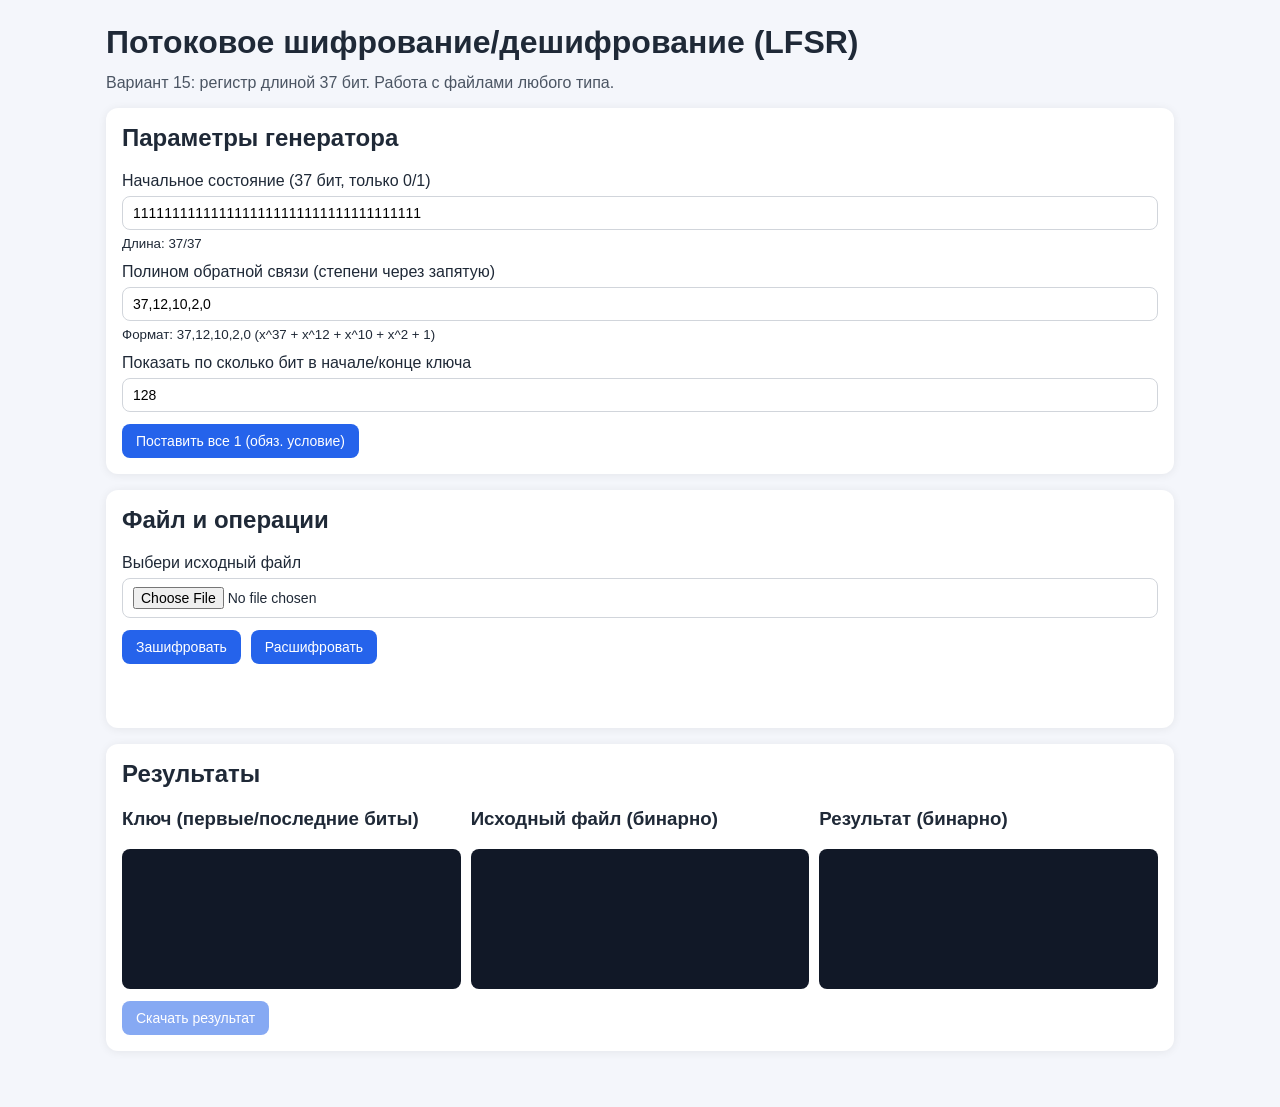
==== lab2/index.html @ c79f6e1a "add lab2" ====
<!doctype html>
<html lang="ru">
  <head>
    <meta charset="UTF-8" />
    <meta name="viewport" content="width=device-width, initial-scale=1.0" />
    <title>Лаба 2 — Потоковый шифр на LFSR</title>
    <link rel="stylesheet" href="./css/main.css" />
  </head>
  <body>
    <main class="container">
      <h1>Потоковое шифрование/дешифрование (LFSR)</h1>
      <p class="subtitle">
        Вариант 15: регистр длиной 37 бит. Работа с файлами любого типа.
      </p>

      <section class="card">
        <h2>Параметры генератора</h2>

        <div class="grid">
          <label class="field">
            <span>Начальное состояние (37 бит, только 0/1)</span>
            <input id="seedInput" type="text" maxlength="37" autocomplete="off" />
            <small id="seedHint"></small>
          </label>

          <label class="field">
            <span>Полином обратной связи (степени через запятую)</span>
            <input
              id="tapsInput"
              type="text"
              value="37,12,10,2,0"
              autocomplete="off"
            />
            <small>Формат: 37,12,10,2,0 (x^37 + x^12 + x^10 + x^2 + 1)</small>
          </label>

          <label class="field">
            <span>Показать по сколько бит в начале/конце ключа</span>
            <input id="keyPreviewBits" type="number" value="128" min="8" max="2048" step="8" />
          </label>
        </div>

        <div class="controls">
          <button id="setOnesBtn" type="button">Поставить все 1 (обяз. условие)</button>
        </div>
      </section>

      <section class="card">
        <h2>Файл и операции</h2>
        <div class="grid">
          <label class="field">
            <span>Выбери исходный файл</span>
            <input id="fileInput" type="file" />
          </label>
        </div>
        <div class="controls">
          <button id="encryptBtn" type="button">Зашифровать</button>
          <button id="decryptBtn" type="button">Расшифровать</button>
        </div>
        <p id="status" class="status"></p>
      </section>

      <section class="card">
        <h2>Результаты</h2>
        <div class="results-grid">
          <article>
            <h3>Ключ (первые/последние биты)</h3>
            <pre id="keyBitsOut" class="mono"></pre>
          </article>
          <article>
            <h3>Исходный файл (бинарно)</h3>
            <pre id="srcBitsOut" class="mono"></pre>
          </article>
          <article>
            <h3>Результат (бинарно)</h3>
            <pre id="dstBitsOut" class="mono"></pre>
          </article>
        </div>
        <div class="controls">
          <a id="downloadLink" class="download disabled" href="#">Скачать результат</a>
        </div>
      </section>
    </main>

    <script type="module" src="./js/app.js"></script>
  </body>
</html>
---- lab2/css/main.css ----
* {
  box-sizing: border-box;
}

body {
  margin: 0;
  font-family: Arial, Helvetica, sans-serif;
  background: #f4f6fb;
  color: #1f2937;
}

.container {
  max-width: 1100px;
  margin: 24px auto;
  padding: 0 16px 32px;
}

h1,
h2,
h3 {
  margin-top: 0;
}

.subtitle {
  margin-top: -8px;
  color: #4b5563;
}

.card {
  background: #fff;
  border-radius: 12px;
  padding: 16px;
  margin-top: 16px;
  box-shadow: 0 1px 10px rgba(0, 0, 0, 0.07);
}

.grid {
  display: grid;
  gap: 12px;
}

.field {
  display: grid;
  gap: 6px;
}

input[type="text"],
input[type="number"],
input[type="file"] {
  width: 100%;
  border: 1px solid #d1d5db;
  border-radius: 8px;
  padding: 8px 10px;
  font-size: 14px;
  background: #fff;
}

.controls {
  display: flex;
  gap: 10px;
  margin-top: 12px;
  flex-wrap: wrap;
}

button,
.download {
  border: 0;
  border-radius: 8px;
  background: #2563eb;
  color: #fff;
  padding: 9px 14px;
  cursor: pointer;
  text-decoration: none;
  font-size: 14px;
}

button:hover,
.download:hover {
  background: #1d4ed8;
}

.download.disabled {
  pointer-events: none;
  opacity: 0.55;
}

.status {
  margin-top: 12px;
  min-height: 20px;
  color: #0f766e;
  font-weight: 600;
}

.results-grid {
  display: grid;
  gap: 10px;
  grid-template-columns: 1fr;
}

@media (min-width: 900px) {
  .results-grid {
    grid-template-columns: 1fr 1fr 1fr;
  }
}

.mono {
  margin: 0;
  white-space: pre-wrap;
  word-break: break-all;
  background: #111827;
  color: #e5e7eb;
  border-radius: 8px;
  padding: 10px;
  min-height: 140px;
  max-height: 340px;
  overflow: auto;
  font-family: ui-monospace, SFMono-Regular, Menlo, Monaco, Consolas, "Liberation Mono",
    "Courier New", monospace;
  font-size: 12px;
  line-height: 1.3;
}
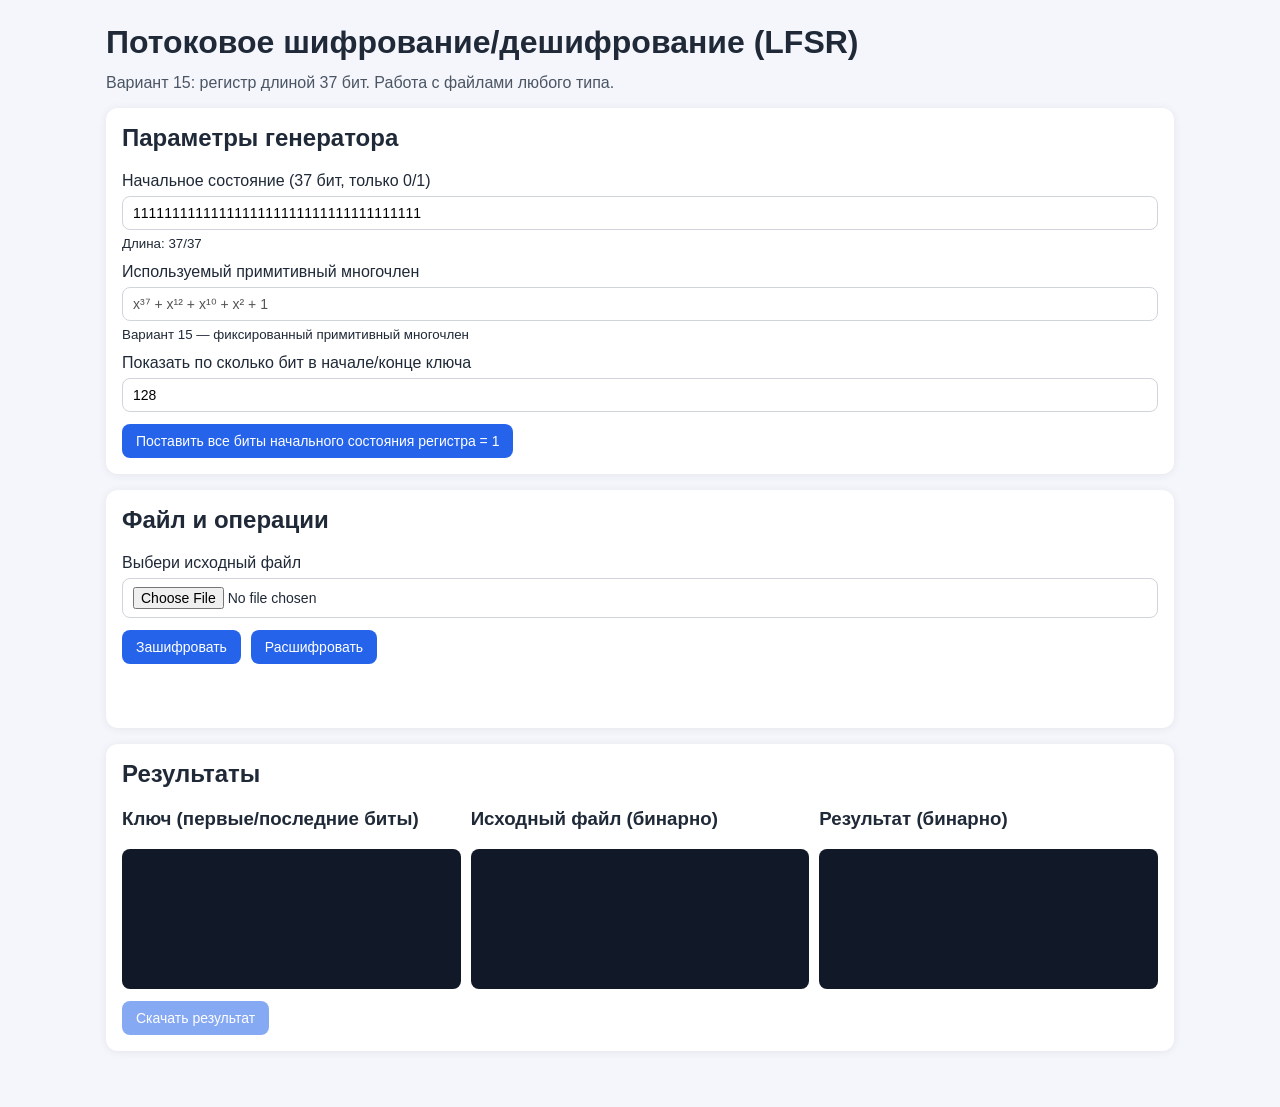
==== commit e33268e7: "update lab2" ====
--- a/lab2/index.html
+++ b/lab2/index.html
@@ -24,14 +24,9 @@
           </label>
 
           <label class="field">
-            <span>Полином обратной связи (степени через запятую)</span>
-            <input
-              id="tapsInput"
-              type="text"
-              value="37,12,10,2,0"
-              autocomplete="off"
-            />
-            <small>Формат: 37,12,10,2,0 (x^37 + x^12 + x^10 + x^2 + 1)</small>
+            <span>Используемый примитивный многочлен</span>
+            <input type="text" value="x³⁷ + x¹² + x¹⁰ + x² + 1" disabled />
+            <small>Вариант 15 — фиксированный примитивный многочлен</small>
           </label>
 
           <label class="field">
@@ -41,7 +36,7 @@
         </div>
 
         <div class="controls">
-          <button id="setOnesBtn" type="button">Поставить все 1 (обяз. условие)</button>
+          <button id="setOnesBtn" type="button">Поставить все биты начального состояния регистра = 1</button>
         </div>
       </section>
 
